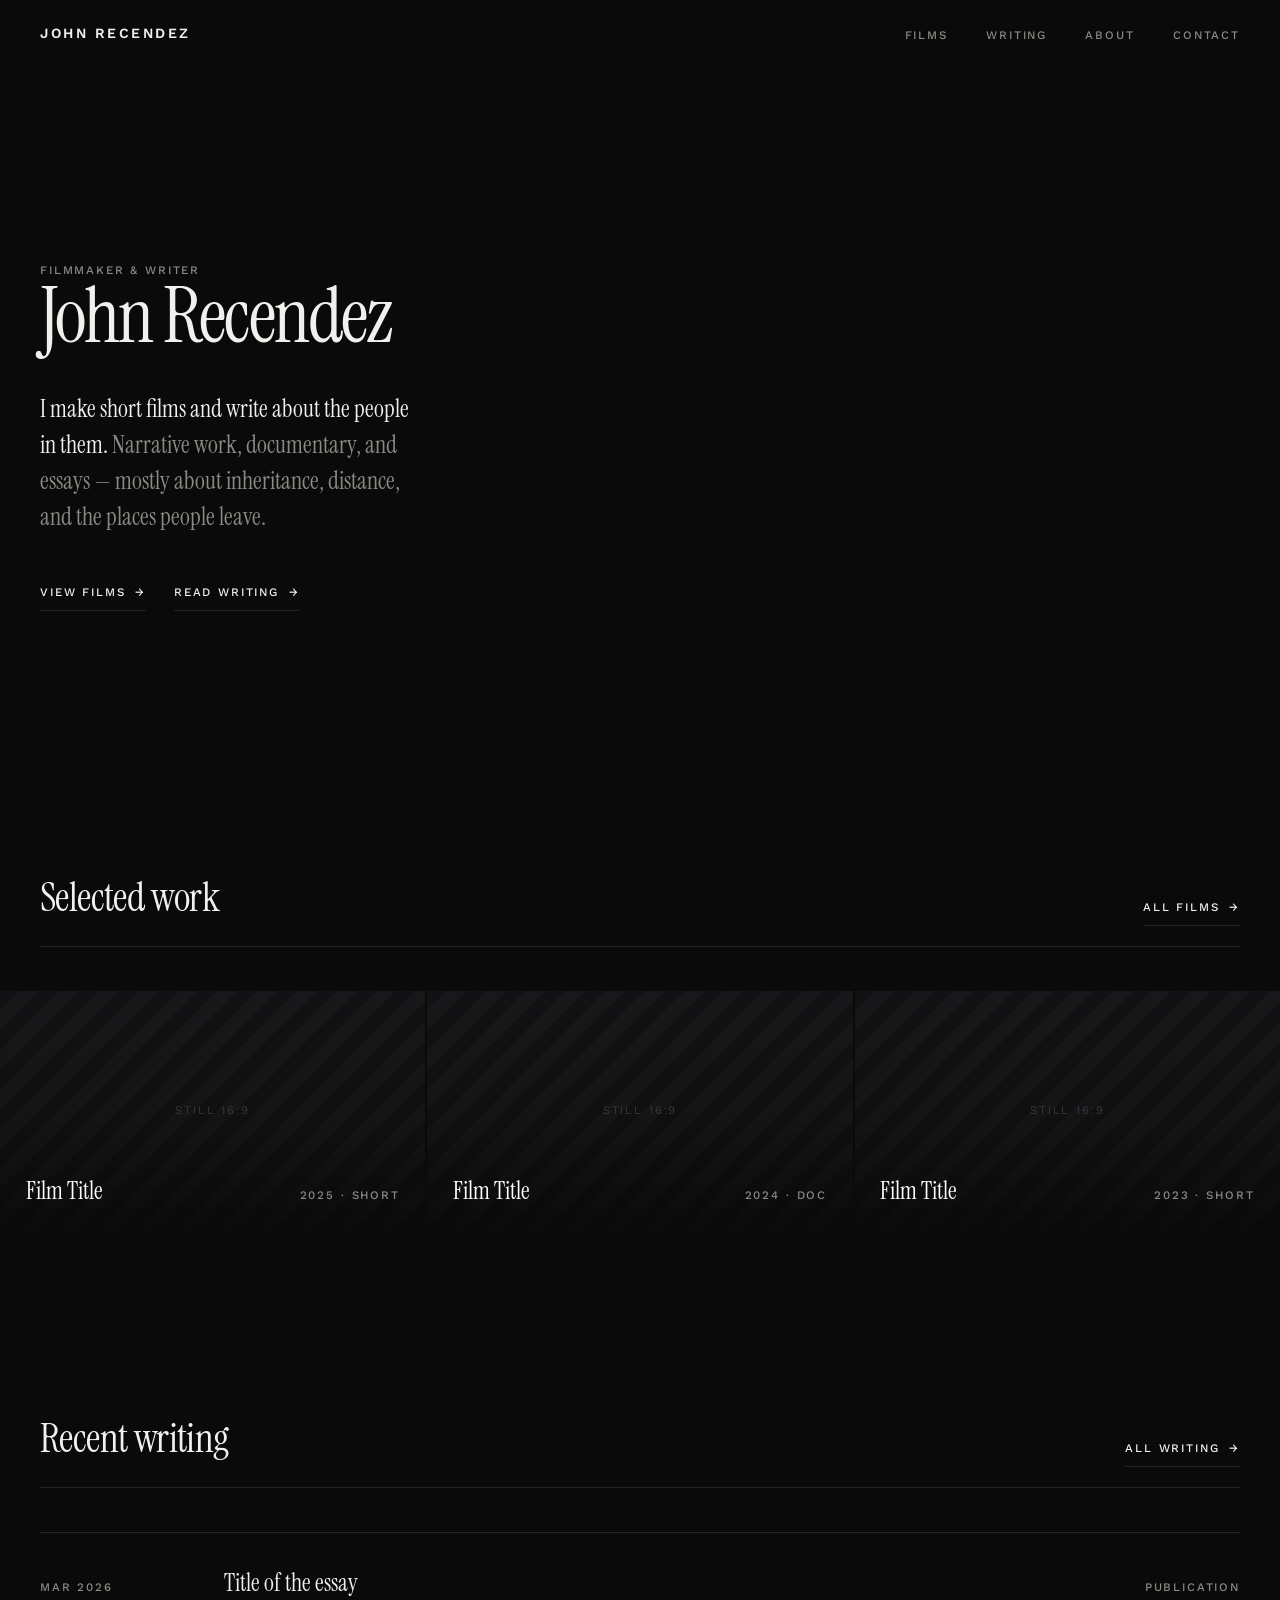
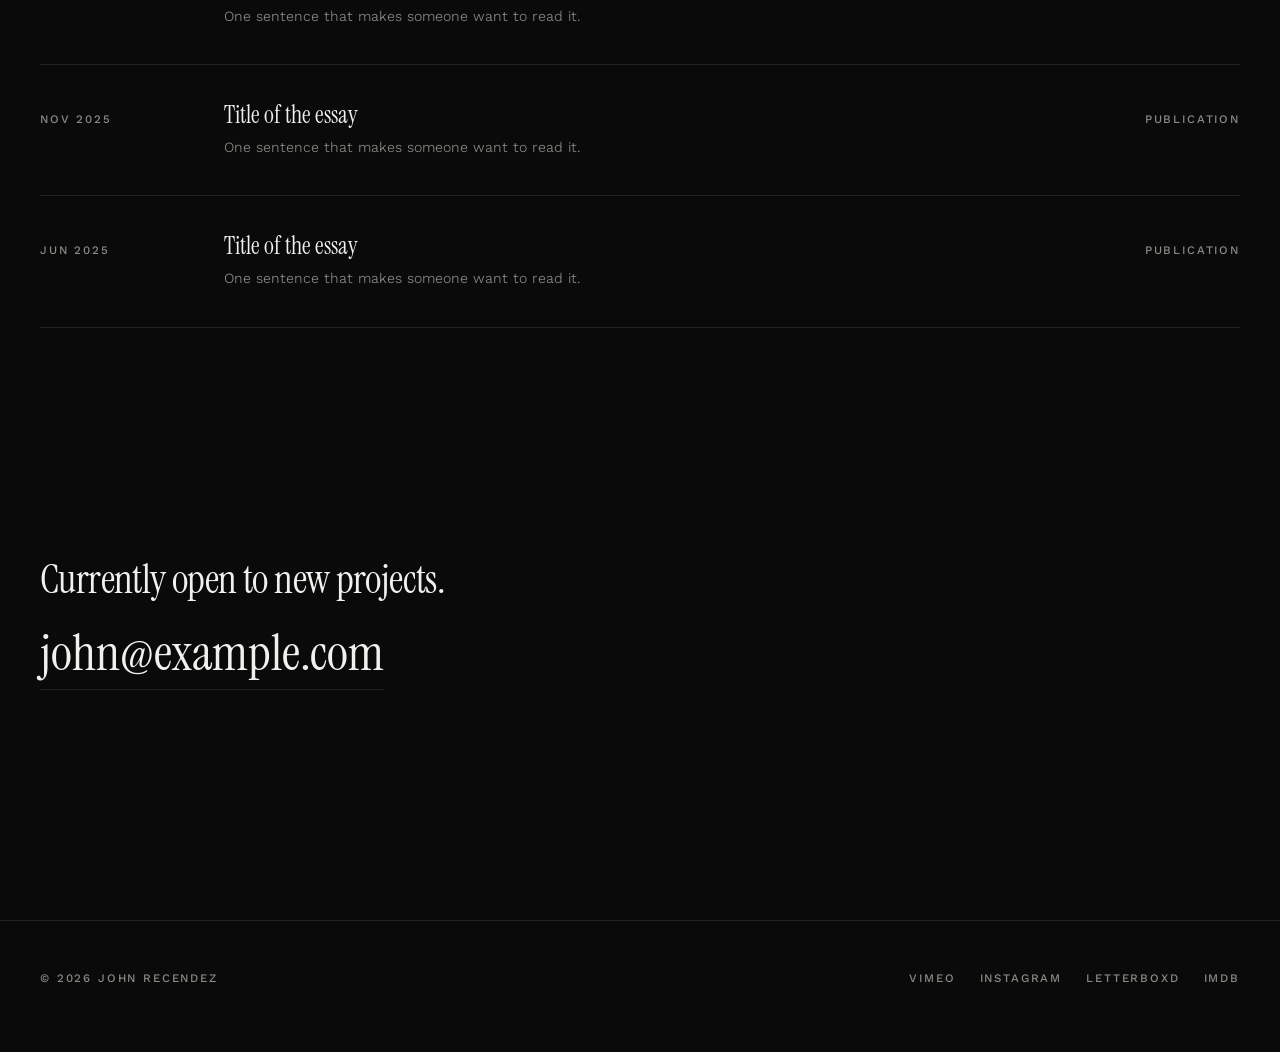
==== index.html @ 703263df "initial commit" ====
<!doctype html>
<html lang="en">
<head>
<meta charset="utf-8">
<meta name="viewport" content="width=device-width, initial-scale=1">

<title>John Recendez — Filmmaker &amp; Writer</title>
<meta name="description" content="John Recendez is a filmmaker and writer. Selected films, essays, and contact.">
<meta name="author" content="John Recendez">
<meta name="theme-color" content="#0a0a0b">

<meta property="og:type" content="website">
<meta property="og:title" content="John Recendez — Filmmaker &amp; Writer">
<meta property="og:description" content="Selected films, essays, and contact.">
<meta property="og:url" content="https://richardw176.github.io/JohnPortfolio/">
<meta property="og:image" content="https://richardw176.github.io/JohnPortfolio/assets/img/og.jpg">
<meta name="twitter:card" content="summary_large_image">
<link rel="canonical" href="https://richardw176.github.io/JohnPortfolio/">

<link rel="icon" href="data:image/svg+xml,<svg xmlns='http://www.w3.org/2000/svg' viewBox='0 0 100 100'><rect width='100' height='100' fill='%230a0a0b'/><text x='50' y='72' font-size='64' font-family='Georgia,serif' fill='%23f2f0ed' text-anchor='middle'>R</text></svg>">

<link rel="preconnect" href="https://fonts.googleapis.com">
<link rel="preconnect" href="https://fonts.gstatic.com" crossorigin>
<link rel="stylesheet" href="https://fonts.googleapis.com/css2?family=Instrument+Serif:ital@0;1&family=Work+Sans:wght@300;400;500;600&display=swap">
<link rel="stylesheet" href="./assets/css/style.css">
</head>

<body>
<a class="skip-link" href="#main">Skip to content</a>

<header class="site-header">
  <nav class="nav wrap" aria-label="Primary">
    <a class="nav__brand" href="./">John Recendez</a>
    <button class="nav__toggle" type="button" aria-expanded="false" aria-controls="nav-menu">
      <span class="nav__toggle-bar" aria-hidden="true"></span>
      <span class="sr-only">Menu</span>
    </button>
    <ul class="nav__menu" id="nav-menu">
      <li><a href="./films.html">Films</a></li>
      <li><a href="./writing.html">Writing</a></li>
      <li><a href="./about.html">About</a></li>
      <li><a href="./about.html#contact">Contact</a></li>
    </ul>
  </nav>
</header>

<main id="main">

  <!-- ── HERO ───────────────────────────────────────────────── -->
  <section class="hero">
    <div class="wrap">
      <p class="label" data-reveal>Filmmaker &amp; Writer</p>
      <h1 class="hero__name" data-reveal>John Recendez</h1>
      <p class="hero__lede" data-reveal>
        <!-- EDIT: two sentences. What you make, and the thread running through it. -->
        <em>I make short films and write about the people in them.</em>
        Narrative work, documentary, and essays — mostly about
        inheritance, distance, and the places people leave.
      </p>
      <div class="hero__actions" data-reveal>
        <a class="arrow" href="./films.html">View films</a>
        <a class="arrow" href="./writing.html">Read writing</a>
      </div>
    </div>
  </section>

  <!-- ── SELECTED FILMS ─────────────────────────────────────── -->
  <section class="section section--tight" aria-labelledby="sel-title">
    <div class="wrap">
      <div class="section__head" data-reveal>
        <h2 class="section__title" id="sel-title">Selected work</h2>
        <a class="arrow" href="./films.html">All films</a>
      </div>
    </div>

    <!-- Full-bleed: intentionally outside .wrap -->
    <div class="film-grid" data-reveal>

      <!-- EDIT: duplicate this <a> per film. Swap the placeholder for:
           <img src="./assets/img/films/still-name.jpg" alt="" loading="lazy" width="1600" height="900"> -->
      <a class="tile" href="./film-template.html">
        <span class="tile__placeholder">Still 16:9</span>
        <span class="tile__scrim" aria-hidden="true"></span>
        <span class="tile__caption">
          <span class="tile__title">Film Title</span>
          <span class="tile__meta label">2025 · Short</span>
        </span>
      </a>

      <a class="tile" href="./film-template.html">
        <span class="tile__placeholder">Still 16:9</span>
        <span class="tile__scrim" aria-hidden="true"></span>
        <span class="tile__caption">
          <span class="tile__title">Film Title</span>
          <span class="tile__meta label">2024 · Doc</span>
        </span>
      </a>

      <a class="tile" href="./film-template.html">
        <span class="tile__placeholder">Still 16:9</span>
        <span class="tile__scrim" aria-hidden="true"></span>
        <span class="tile__caption">
          <span class="tile__title">Film Title</span>
          <span class="tile__meta label">2023 · Short</span>
        </span>
      </a>

    </div>
  </section>

  <!-- ── RECENT WRITING ─────────────────────────────────────── -->
  <section class="section" aria-labelledby="wr-title">
    <div class="wrap">
      <div class="section__head" data-reveal>
        <h2 class="section__title" id="wr-title">Recent writing</h2>
        <a class="arrow" href="./writing.html">All writing</a>
      </div>

      <ul class="entries">
        <!-- EDIT: three most recent pieces -->
        <li data-reveal>
          <a class="entry" href="#">
            <span class="label">Mar 2026</span>
            <span>
              <span class="entry__title">Title of the essay</span>
              <span class="entry__excerpt">One sentence that makes someone want to read it.</span>
            </span>
            <span class="entry__where label">Publication</span>
          </a>
        </li>
        <li data-reveal>
          <a class="entry" href="#">
            <span class="label">Nov 2025</span>
            <span>
              <span class="entry__title">Title of the essay</span>
              <span class="entry__excerpt">One sentence that makes someone want to read it.</span>
            </span>
            <span class="entry__where label">Publication</span>
          </a>
        </li>
        <li data-reveal>
          <a class="entry" href="#">
            <span class="label">Jun 2025</span>
            <span>
              <span class="entry__title">Title of the essay</span>
              <span class="entry__excerpt">One sentence that makes someone want to read it.</span>
            </span>
            <span class="entry__where label">Publication</span>
          </a>
        </li>
      </ul>
    </div>
  </section>

  <!-- ── CONTACT ────────────────────────────────────────────── -->
  <section class="section" id="contact" aria-labelledby="ct-title">
    <div class="wrap">
      <h2 class="section__title" id="ct-title" data-reveal style="margin-bottom:1.5rem">Currently open to new projects.</h2>
      <p data-reveal>
        <!-- EDIT: real email -->
        <a class="contact-email" href="mailto:john@example.com">john@example.com</a>
      </p>
    </div>
  </section>

</main>

<footer class="site-footer">
  <div class="wrap site-footer__inner">
    <p class="label">&copy; <span data-year>2026</span> John Recendez</p>
    <ul class="social label">
      <!-- EDIT: real links; delete what does not apply -->
      <li><a href="#">Vimeo</a></li>
      <li><a href="#">Instagram</a></li>
      <li><a href="#">Letterboxd</a></li>
      <li><a href="#">IMDb</a></li>
    </ul>
  </div>
</footer>

<script src="./assets/js/main.js" defer></script>
</body>
</html>
---- assets/css/style.css ----
/* ============================================================
   JOHN RECENDEZ — Filmmaker & Writer
   Tokens first. Reskinning starts and mostly ends in this block.
   ============================================================ */
:root {
  /* Color — committed dark. To go light, swap these six values. */
  --bg:         #0a0a0b;
  --bg-soft:    #121214;
  --line:       #232327;
  --text:       #f2f0ed;   /* warm off-white */
  --text-dim:   #8d8983;
  --text-bright:#ffffff;

  /* Type */
  --serif: "Instrument Serif", Iowan Old Style, "Palatino Linotype",
           Palatino, Georgia, "Times New Roman", serif;
  --sans:  "Work Sans", ui-sans-serif, system-ui, -apple-system,
           "Segoe UI", Helvetica, Arial, sans-serif;

  --step--2: 0.72rem;
  --step--1: clamp(0.80rem, 0.77rem + 0.14vw, 0.88rem);
  --step-0:  clamp(0.95rem, 0.91rem + 0.20vw, 1.05rem);
  --step-1:  clamp(1.20rem, 1.10rem + 0.50vw, 1.50rem);
  --step-2:  clamp(1.70rem, 1.40rem + 1.40vw, 2.75rem);
  --step-3:  clamp(2.60rem, 1.80rem + 3.80vw, 5.75rem);

  /* Space + shape */
  --wrap:     76rem;   /* page container   */
  --measure:  38rem;   /* reading column   */
  --gutter:   clamp(1.15rem, 4vw, 2.5rem);
  --section-y:clamp(4rem, 9vw, 7.5rem);
  --tile-gap: 2px;     /* full-bleed grid  */
  --header-h: 4.25rem;

  --ease: cubic-bezier(.22, .61, .36, 1);
}

/* ============================================================
   BASE
   ============================================================ */
*, *::before, *::after { box-sizing: border-box; }
* { margin: 0; }

html {
  scroll-behavior: smooth;
  scroll-padding-top: calc(var(--header-h) + 1rem);
  -webkit-text-size-adjust: 100%;
}
@media (prefers-reduced-motion: reduce) { html { scroll-behavior: auto; } }

body {
  background: var(--bg);
  color: var(--text);
  font: var(--step-0)/1.65 var(--sans);
  font-weight: 350;
  -webkit-font-smoothing: antialiased;
  overflow-x: hidden;
}

h1, h2, h3 { font-weight: 400; line-height: 1.06; letter-spacing: -0.015em; text-wrap: balance; }
p { text-wrap: pretty; }
img, video { display: block; max-width: 100%; height: auto; }
ul, ol { list-style: none; padding: 0; }

a { color: inherit; text-decoration: none; }
.prose a,
a.link {
  text-decoration: underline;
  text-decoration-thickness: 1px;
  text-underline-offset: 4px;
  text-decoration-color: color-mix(in oklab, currentColor 40%, transparent);
  transition: text-decoration-color .2s var(--ease), color .2s var(--ease);
}
.prose a:hover, a.link:hover { color: var(--text-bright); text-decoration-color: currentColor; }

:focus-visible { outline: 2px solid var(--text-bright); outline-offset: 3px; border-radius: 2px; }

.sr-only {
  position: absolute; width: 1px; height: 1px; padding: 0;
  overflow: hidden; clip: rect(0 0 0 0); white-space: nowrap; border: 0;
}
.skip-link {
  position: fixed; left: 50%; top: -4rem; translate: -50% 0; z-index: 200;
  background: var(--text); color: var(--bg);
  padding: .6rem 1.1rem; font-size: var(--step--1); transition: top .18s var(--ease);
}
.skip-link:focus { top: .5rem; }

.wrap    { width: min(100% - var(--gutter) * 2, var(--wrap));    margin-inline: auto; }
.measure { width: min(100% - var(--gutter) * 2, var(--measure)); margin-inline: auto; }

/* Small uppercase label — used for eyebrows, meta, nav */
.label {
  font-family: var(--sans);
  font-size: var(--step--2);
  font-weight: 500;
  letter-spacing: .16em;
  text-transform: uppercase;
  color: var(--text-dim);
}

/* ============================================================
   HEADER
   ============================================================ */
.site-header {
  position: fixed; inset: 0 0 auto; z-index: 100;
  height: var(--header-h);
  display: flex; align-items: center;
  background: linear-gradient(to bottom, rgb(10 10 11 / .92), rgb(10 10 11 / 0));
  transition: background .3s var(--ease), border-color .3s var(--ease);
  border-bottom: 1px solid transparent;
}
.site-header.is-stuck {
  background: rgb(10 10 11 / .88);
  backdrop-filter: blur(14px);
  border-bottom-color: var(--line);
}

/* Width comes from .wrap on the same element — do not set it here. */
.nav { display: flex; align-items: center; justify-content: space-between; gap: 1.5rem; }

.nav__brand {
  font-family: var(--sans);
  font-size: var(--step--1);
  font-weight: 600;
  letter-spacing: .18em;
  text-transform: uppercase;
  white-space: nowrap;
}
.nav__brand:hover { color: var(--text-bright); }

.nav__menu { display: flex; align-items: center; gap: clamp(1.4rem, 3vw, 2.4rem); }
.nav__menu a {
  font-family: var(--sans);
  font-size: var(--step--2);
  font-weight: 500;
  letter-spacing: .16em;
  text-transform: uppercase;
  color: var(--text-dim);
  padding-block: .5rem;
  position: relative;
  transition: color .2s var(--ease);
}
.nav__menu a:hover { color: var(--text); }
.nav__menu a[aria-current="page"] { color: var(--text-bright); }
.nav__menu a[aria-current="page"]::after {
  content: ""; position: absolute; left: 0; right: 0; bottom: .15rem;
  height: 1px; background: currentColor;
}

/* Hamburger — Coleman-style, mobile only */
.nav__toggle {
  display: none; place-items: center;
  width: 2.5rem; height: 2.5rem; margin-right: -.6rem;
  padding: 0; background: none; border: 0; color: inherit; cursor: pointer;
}
.nav__toggle-bar, .nav__toggle-bar::before, .nav__toggle-bar::after {
  content: ""; display: block; width: 1.35rem; height: 1px;
  background: currentColor; transition: transform .25s var(--ease), opacity .2s var(--ease);
}
.nav__toggle-bar::before { transform: translateY(-6px); }
.nav__toggle-bar::after  { transform: translateY(5px); }
.nav__toggle[aria-expanded="true"] .nav__toggle-bar { background: transparent; }
.nav__toggle[aria-expanded="true"] .nav__toggle-bar::before { transform: rotate(45deg); }
.nav__toggle[aria-expanded="true"] .nav__toggle-bar::after  { transform: translateY(-1px) rotate(-45deg); }

@media (max-width: 46rem) {
  .nav__toggle { display: grid; }
  .nav__menu {
    position: fixed; inset: var(--header-h) 0 auto;
    flex-direction: column; align-items: flex-start; gap: 0;
    padding: 1.5rem var(--gutter) 2.5rem;
    background: var(--bg); border-bottom: 1px solid var(--line);
    display: none;
  }
  .nav__menu.is-open { display: flex; }
  .nav__menu a { font-size: var(--step-1); letter-spacing: .1em; padding-block: .7rem; }
  .nav__menu a[aria-current="page"]::after { display: none; }
}

/* ============================================================
   LAYOUT PRIMITIVES
   ============================================================ */
main { padding-top: var(--header-h); }
.section { padding-block: var(--section-y); }
.section--tight { padding-block: clamp(2.5rem, 6vw, 4.5rem); }

.section__head {
  display: flex; align-items: baseline; justify-content: space-between;
  gap: 1.5rem; flex-wrap: wrap;
  padding-bottom: 1.25rem; margin-bottom: clamp(1.75rem, 4vw, 2.75rem);
  border-bottom: 1px solid var(--line);
}
.section__title { font-family: var(--serif); font-size: var(--step-2); }
.rule { border: 0; border-top: 1px solid var(--line); margin: 0; }

/* ============================================================
   HERO — Coleman's restraint: name, role, one short paragraph.
   ============================================================ */
.hero {
  min-height: clamp(30rem, 82svh, 46rem);
  display: grid; align-content: center;
  padding-block: clamp(4rem, 12vw, 8rem);
}
.hero__name {
  font-family: var(--serif);
  font-size: var(--step-3);
  line-height: .92;
  letter-spacing: -0.025em;
}
.hero__role { margin-top: 1.5rem; }
.hero__lede {
  font-family: var(--serif);
  font-size: var(--step-1);
  line-height: 1.5;
  color: var(--text-dim);
  max-width: 34ch;
  margin-top: clamp(1.75rem, 4vw, 2.5rem);
}
.hero__lede em { color: var(--text); font-style: normal; }
.hero__actions { display: flex; flex-wrap: wrap; gap: 1.75rem; margin-top: clamp(2rem, 5vw, 3rem); }

/* Understated arrow link, the only "button" on the site */
.arrow {
  display: inline-flex; align-items: center; gap: .6rem;
  font-family: var(--sans); font-size: var(--step--2); font-weight: 500;
  letter-spacing: .16em; text-transform: uppercase;
  padding-bottom: .5rem; border-bottom: 1px solid var(--line);
  transition: border-color .25s var(--ease), color .25s var(--ease);
}
.arrow::after { content: "→"; transition: transform .25s var(--ease); }
.arrow:hover { color: var(--text-bright); border-bottom-color: currentColor; }
.arrow:hover::after { transform: translateX(4px); }

/* ============================================================
   FILM GRID — full-bleed, tight gaps, 16:9 stills.
   ============================================================ */
.film-grid {
  display: grid;
  grid-template-columns: repeat(3, 1fr);
  gap: var(--tile-gap);
  width: 100%;
}
.film-grid--dense { grid-template-columns: repeat(4, 1fr); }
@media (max-width: 62rem) {
  .film-grid, .film-grid--dense { grid-template-columns: repeat(2, 1fr); }
}
@media (max-width: 34rem) {
  .film-grid, .film-grid--dense { grid-template-columns: 1fr; }
}

.tile {
  position: relative; display: block;
  aspect-ratio: 16 / 9; overflow: hidden;
  background: var(--bg-soft);
  isolation: isolate;
}
.tile img {
  width: 100%; height: 100%; object-fit: cover;
  filter: grayscale(.35) brightness(.78);
  transition: transform .7s var(--ease), filter .5s var(--ease);
}
.tile:hover img, .tile:focus-visible img { transform: scale(1.04); filter: none; }

.tile__scrim {
  position: absolute; inset: 0; z-index: 1;
  background: linear-gradient(to top, rgb(6 6 7 / .85) 0%, rgb(6 6 7 / .25) 45%, rgb(6 6 7 / 0) 100%);
  opacity: .85; transition: opacity .4s var(--ease);
}
.tile:hover .tile__scrim { opacity: 1; }

.tile__caption {
  position: absolute; inset: auto 0 0; z-index: 2;
  padding: clamp(1rem, 2.2vw, 1.6rem);
  display: flex; align-items: flex-end; justify-content: space-between; gap: 1rem;
}
.tile__title {
  font-family: var(--serif); font-size: var(--step-1); line-height: 1.1;
  color: var(--text-bright);
}
.tile__meta { text-align: right; white-space: nowrap; }

/* Placeholder shown until a real still is dropped in */
.tile__placeholder {
  position: absolute; inset: 0; display: grid; place-items: center;
  font-family: var(--sans); font-size: var(--step--2); letter-spacing: .16em;
  text-transform: uppercase; color: #4a4a50;
  background:
    repeating-linear-gradient(135deg, transparent 0 14px, rgb(255 255 255 / .022) 14px 28px),
    var(--bg-soft);
}

/* ============================================================
   WRITING — Site 1's editorial column.
   ============================================================ */
.entries { border-top: 1px solid var(--line); }
.entry {
  display: grid; gap: .5rem 2.5rem;
  padding-block: clamp(1.5rem, 3.5vw, 2.25rem);
  border-bottom: 1px solid var(--line);
  transition: background .3s var(--ease);
}
@media (min-width: 48rem) {
  .entry { grid-template-columns: 9rem minmax(0, 1fr) 7rem; align-items: baseline; }
  .entry__where { text-align: right; }
}
.entry:hover { background: var(--bg-soft); }
/* These are spans nested inside a grid item, so they are not blockified
   automatically the way the grid's own children are. */
.entry__title, .entry__excerpt { display: block; }
.entry__title { font-family: var(--serif); font-size: var(--step-1); line-height: 1.2; }
.entry:hover .entry__title { color: var(--text-bright); }
.entry__excerpt { color: var(--text-dim); font-size: var(--step--1); margin-top: .4rem; max-width: 56ch; }

/* Long-form body copy */
.prose { font-family: var(--serif); font-size: var(--step-1); line-height: 1.62; }
.prose p + p { margin-top: 1.4em; }
.prose h2 { font-family: var(--serif); font-size: var(--step-2); margin: 2.2em 0 .7em; }
.prose blockquote {
  margin: 2em 0; padding-left: 1.5rem; border-left: 1px solid var(--line);
  color: var(--text-dim); font-style: italic;
}

/* ============================================================
   FILM DETAIL
   ============================================================ */
.film-hero { position: relative; }
.film-hero__still { aspect-ratio: 21 / 9; overflow: hidden; background: var(--bg-soft); position: relative; }
.film-hero__still img { width: 100%; height: 100%; object-fit: cover; }

.embed {
  position: relative; aspect-ratio: 16 / 9;
  background: var(--bg-soft); border: 1px solid var(--line);
}
.embed iframe { position: absolute; inset: 0; width: 100%; height: 100%; border: 0; }

.credits { display: grid; gap: 0; border-top: 1px solid var(--line); }
/* Stacked, not two-column: these sit in a ~320px sidebar, where a label
   column would leave nothing for the names. It is also how credits read. */
.credit {
  display: grid; gap: .25rem;
  padding-block: .9rem; border-bottom: 1px solid var(--line);
  font-size: var(--step--1);
}
.credit dt { color: var(--text-dim); font-family: var(--sans); font-size: var(--step--2); letter-spacing: .12em; text-transform: uppercase; }
.credit dd { margin: 0; }

.laurels { display: flex; flex-wrap: wrap; gap: .5rem; }
.laurels li {
  font-size: var(--step--2); letter-spacing: .1em; text-transform: uppercase;
  color: var(--text-dim); border: 1px solid var(--line); padding: .45rem .8rem;
}

/* ============================================================
   ABOUT
   ============================================================ */
.about { display: grid; gap: clamp(2rem, 5vw, 4rem); align-items: start; }
@media (min-width: 52rem) { .about { grid-template-columns: minmax(0, 1fr) 20rem; } }
.about__portrait { aspect-ratio: 4 / 5; overflow: hidden; background: var(--bg-soft); position: relative; }
.about__portrait img { width: 100%; height: 100%; object-fit: cover; filter: grayscale(1) contrast(1.05); }

.cv { border-top: 1px solid var(--line); }
.cv__row {
  display: grid; gap: .25rem 2rem; padding-block: 1.1rem;
  border-bottom: 1px solid var(--line); font-size: var(--step--1);
}
@media (min-width: 40rem) { .cv__row { grid-template-columns: 6rem minmax(0, 1fr) auto; align-items: baseline; } }
.cv__year { color: var(--text-dim); font-variant-numeric: tabular-nums; }
.cv__note { color: var(--text-dim); }

/* ============================================================
   CONTACT + FOOTER
   ============================================================ */
.contact-email {
  font-family: var(--serif);
  font-size: clamp(1.6rem, 5vw, 3.2rem);
  line-height: 1.1; display: inline-block;
  border-bottom: 1px solid var(--line); padding-bottom: .15em;
  transition: border-color .3s var(--ease), color .3s var(--ease);
}
.contact-email:hover { color: var(--text-bright); border-bottom-color: currentColor; }

.site-footer { padding-block: 3rem 4rem; border-top: 1px solid var(--line); margin-top: var(--section-y); }
.site-footer__inner { display: flex; flex-wrap: wrap; gap: 1rem 2rem; justify-content: space-between; align-items: center; }
.site-footer a:hover { color: var(--text); }
.social { display: flex; flex-wrap: wrap; gap: 1.5rem; }

/* ============================================================
   REVEAL — animation is a nicety, content is not. main.js adds
   .reveal-off if IntersectionObserver is missing or never fires.
   ============================================================ */
@media (prefers-reduced-motion: no-preference) {
  .js [data-reveal] {
    opacity: 0; transform: translateY(18px);
    transition: opacity .7s var(--ease), transform .7s var(--ease);
  }
  .js [data-reveal].is-in { opacity: 1; transform: none; }
  .js.reveal-off [data-reveal] { opacity: 1; transform: none; transition: none; }
}

/* ============================================================
   404
   ============================================================ */
.page-404 { min-height: 68svh; display: grid; place-content: center; text-align: center; gap: 1.5rem; }
.page-404 h1 { font-family: var(--serif); font-size: var(--step-3); }
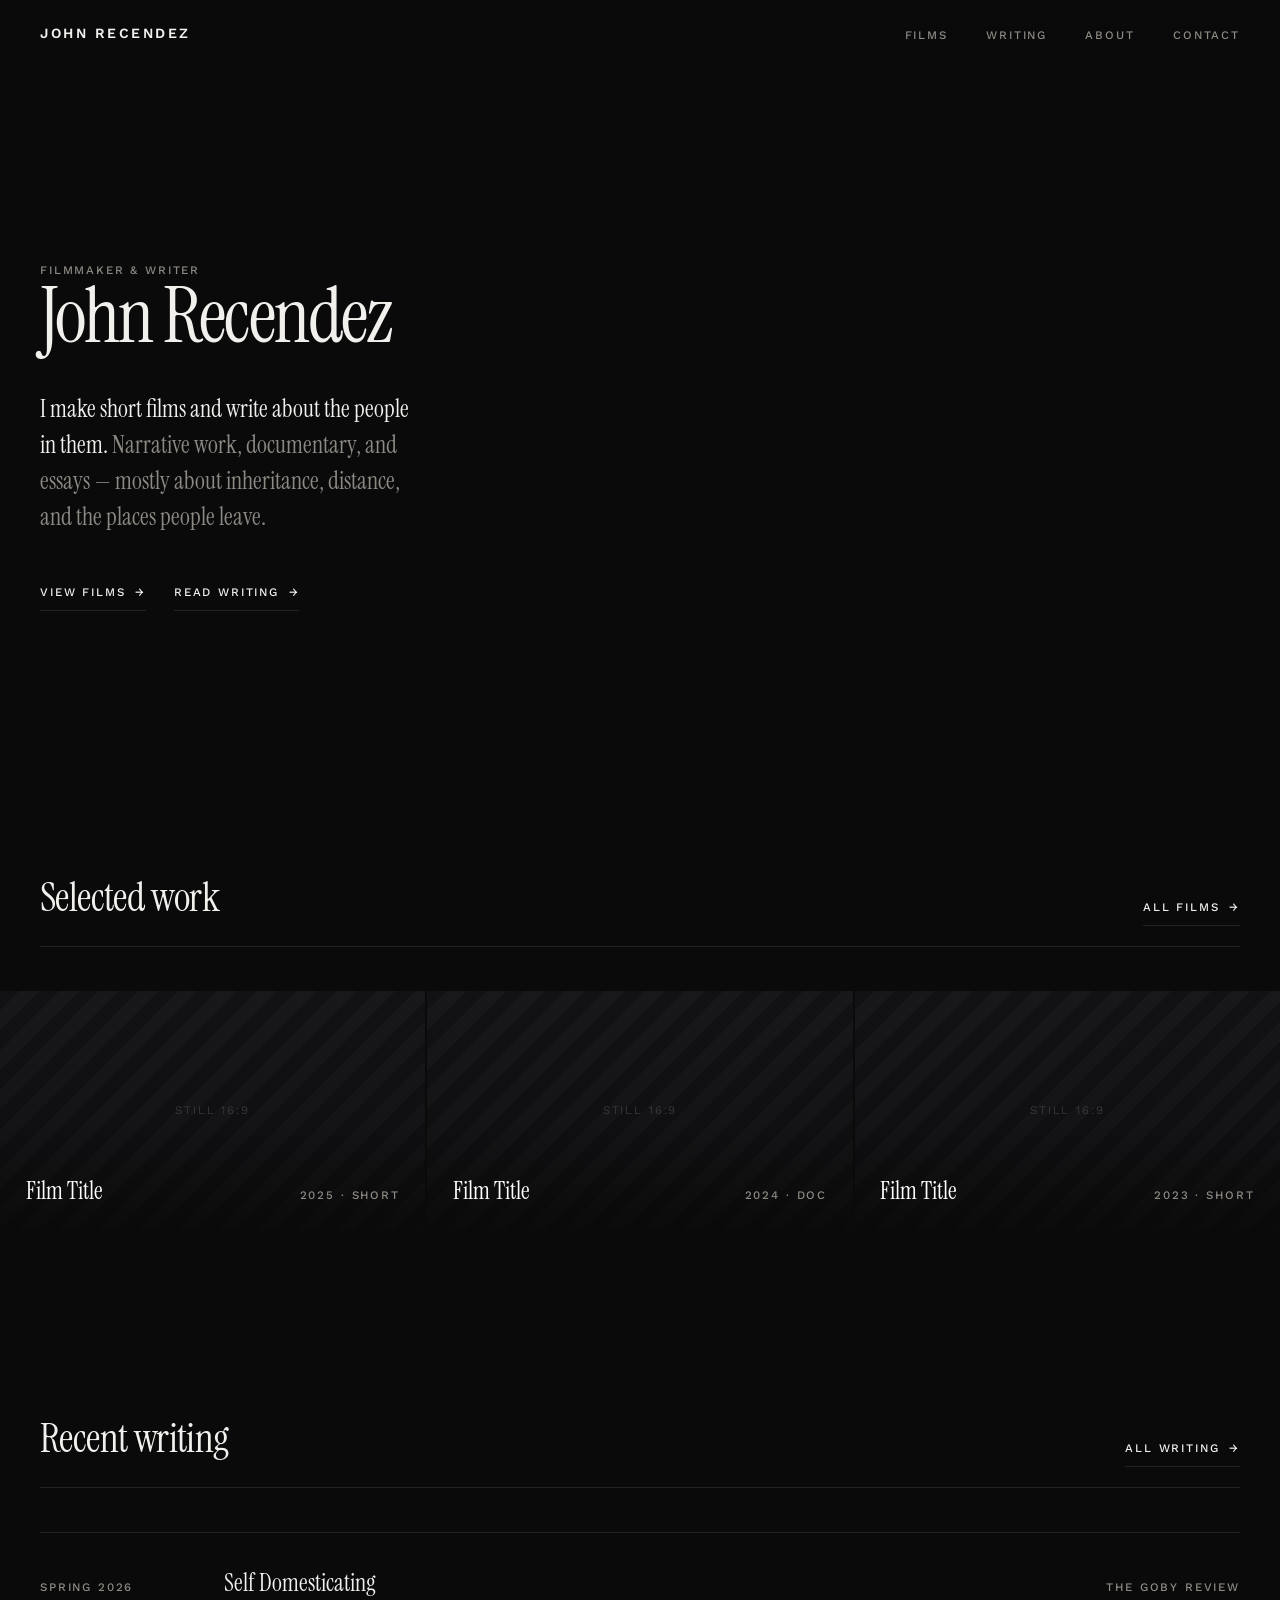
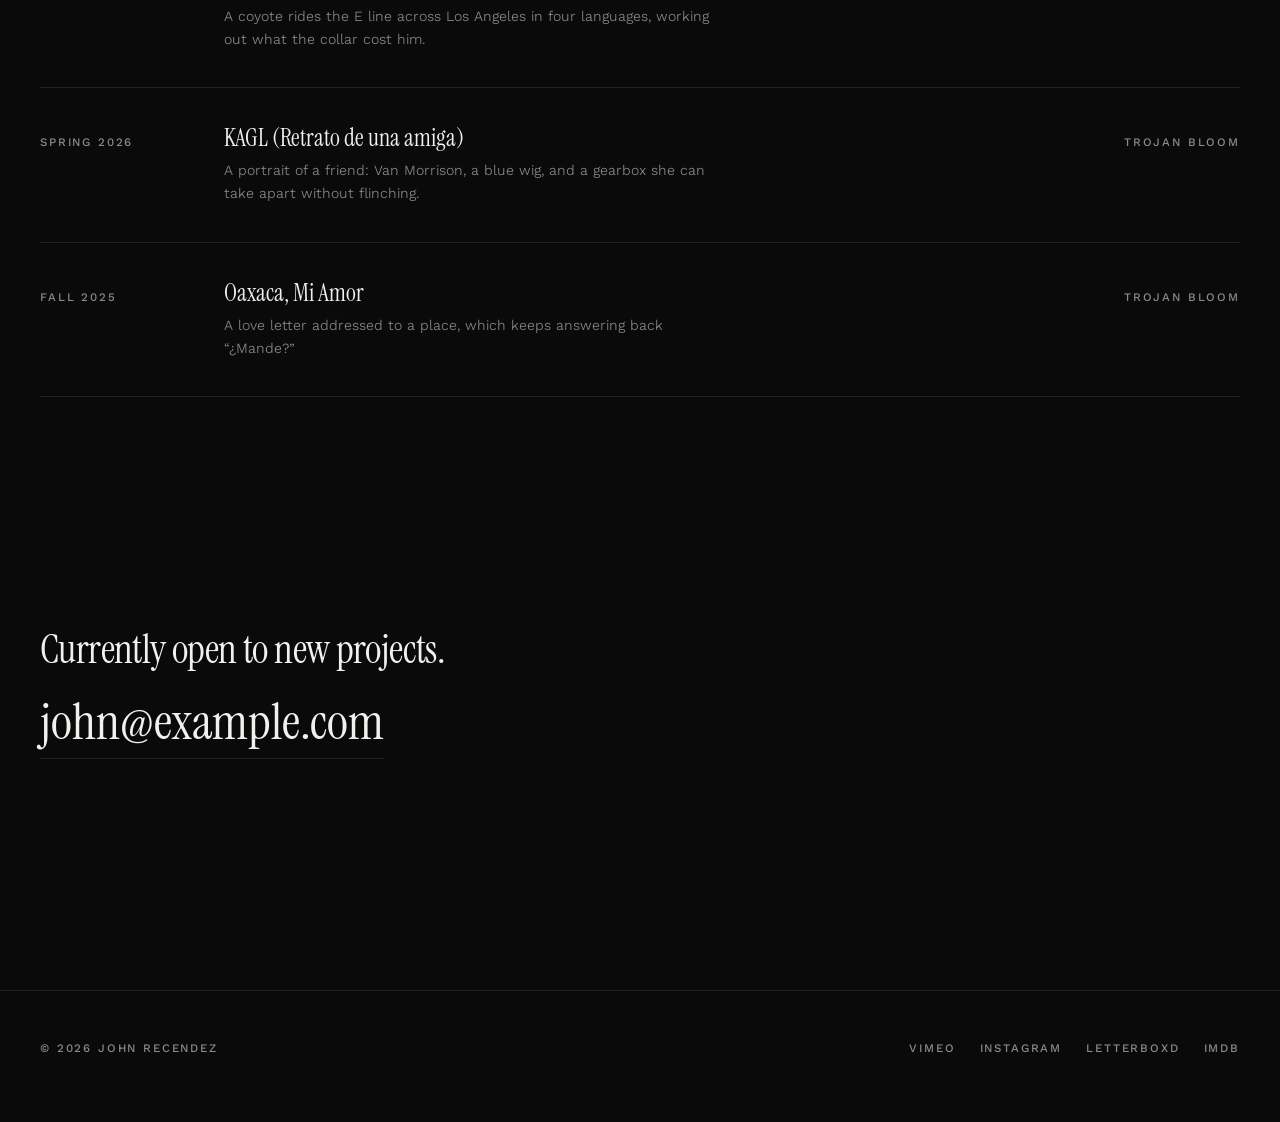
==== commit 86e9348b: "push" ====
--- a/index.html
+++ b/index.html
@@ -5,13 +5,13 @@
 <meta name="viewport" content="width=device-width, initial-scale=1">
 
 <title>John Recendez — Filmmaker &amp; Writer</title>
-<meta name="description" content="John Recendez is a filmmaker and writer. Selected films, essays, and contact.">
+<meta name="description" content="John Recendez is a filmmaker and writer. Selected films, poems, and contact.">
 <meta name="author" content="John Recendez">
 <meta name="theme-color" content="#0a0a0b">
 
 <meta property="og:type" content="website">
 <meta property="og:title" content="John Recendez — Filmmaker &amp; Writer">
-<meta property="og:description" content="Selected films, essays, and contact.">
+<meta property="og:description" content="Selected films, poems, and contact.">
 <meta property="og:url" content="https://richardw176.github.io/JohnPortfolio/">
 <meta property="og:image" content="https://richardw176.github.io/JohnPortfolio/assets/img/og.jpg">
 <meta name="twitter:card" content="summary_large_image">
@@ -117,35 +117,35 @@
       </div>
 
       <ul class="entries">
-        <!-- EDIT: three most recent pieces -->
+        <!-- EDIT: three most recent pieces; full list on writing.html -->
         <li data-reveal>
-          <a class="entry" href="#">
-            <span class="label">Mar 2026</span>
+          <a class="entry" href="./writing/self-domesticating.html">
+            <span class="label">Spring 2026</span>
             <span>
-              <span class="entry__title">Title of the essay</span>
-              <span class="entry__excerpt">One sentence that makes someone want to read it.</span>
+              <span class="entry__title">Self Domesticating</span>
+              <span class="entry__excerpt">A coyote rides the E line across Los Angeles in four languages, working out what the collar cost him.</span>
             </span>
-            <span class="entry__where label">Publication</span>
+            <span class="entry__where label">The Goby Review</span>
           </a>
         </li>
         <li data-reveal>
-          <a class="entry" href="#">
-            <span class="label">Nov 2025</span>
+          <a class="entry" href="./writing/kagl.html">
+            <span class="label">Spring 2026</span>
             <span>
-              <span class="entry__title">Title of the essay</span>
-              <span class="entry__excerpt">One sentence that makes someone want to read it.</span>
+              <span class="entry__title">KAGL (Retrato de una amiga)</span>
+              <span class="entry__excerpt">A portrait of a friend: Van Morrison, a blue wig, and a gearbox she can take apart without flinching.</span>
             </span>
-            <span class="entry__where label">Publication</span>
+            <span class="entry__where label">Trojan Bloom</span>
           </a>
         </li>
         <li data-reveal>
-          <a class="entry" href="#">
-            <span class="label">Jun 2025</span>
+          <a class="entry" href="./writing/oaxaca-mi-amor.html">
+            <span class="label">Fall 2025</span>
             <span>
-              <span class="entry__title">Title of the essay</span>
-              <span class="entry__excerpt">One sentence that makes someone want to read it.</span>
+              <span class="entry__title">Oaxaca, Mi Amor</span>
+              <span class="entry__excerpt">A love letter addressed to a place, which keeps answering back &ldquo;&iquest;Mande?&rdquo;</span>
             </span>
-            <span class="entry__where label">Publication</span>
+            <span class="entry__where label">Trojan Bloom</span>
           </a>
         </li>
       </ul>
--- a/assets/css/style.css
+++ b/assets/css/style.css
@@ -301,7 +301,9 @@
   transition: background .3s var(--ease);
 }
 @media (min-width: 48rem) {
-  .entry { grid-template-columns: 9rem minmax(0, 1fr) 7rem; align-items: baseline; }
+  /* Last column holds publication names like THE GOBY REVIEW at .16em
+     tracking — 7rem broke those onto three lines. */
+  .entry { grid-template-columns: 9rem minmax(0, 1fr) 11rem; align-items: baseline; }
   .entry__where { text-align: right; }
 }
 .entry:hover { background: var(--bg-soft); }
@@ -403,3 +405,67 @@
    ============================================================ */
 .page-404 { min-height: 68svh; display: grid; place-content: center; text-align: center; gap: 1.5rem; }
 .page-404 h1 { font-family: var(--serif); font-size: var(--step-3); }
+
+/* ============================================================
+   POETRY — the line breaks are the author's. Nothing in here may
+   re-flow them, so every line is its own block with a hanging
+   indent: a wrapped line steps in, and never reads as a new one.
+   ============================================================ */
+.piece__title {
+  font-family: var(--serif);
+  font-size: var(--step-3);
+  line-height: 1;
+  margin-top: .75rem;
+}
+.piece__sub {
+  font-family: var(--serif);
+  font-size: var(--step-1);
+  color: var(--text-dim);
+  margin-top: .75rem;
+}
+
+/* Poems run wider than --measure: these lines are long, and a
+   38rem column would wrap almost all of them. */
+.poem { font-family: var(--serif); font-size: var(--step-1); line-height: 1.5; max-width: 46rem; }
+.poem__stanza + .poem__stanza { margin-top: 1.5em; }
+.poem__line { display: block; padding-left: 1.5em; text-indent: -1.5em; }
+
+.poem sup, .prose sup { font-family: var(--sans); font-size: .5em; font-weight: 600; letter-spacing: .04em; }
+.poem sup a, .prose sup a { text-decoration: none; color: var(--text-dim); transition: color .2s var(--ease); }
+.poem sup a:hover, .prose sup a:hover { color: var(--text-bright); }
+
+/* Original and translation, stacked. Second and later versions
+   are fenced off by a rule so the switch is unmissable. */
+.version + .version {
+  margin-top: clamp(3rem, 7vw, 5rem);
+  padding-top: clamp(3rem, 7vw, 5rem);
+  border-top: 1px solid var(--line);
+}
+.version__label { margin-bottom: clamp(1.5rem, 3.5vw, 2.25rem); }
+.version:target .version__label { color: var(--text-bright); }
+
+.notes {
+  counter-reset: note;
+  max-width: 46rem;
+  margin-top: clamp(2.25rem, 5vw, 3rem);
+  padding-top: 1.25rem;
+  border-top: 1px solid var(--line);
+}
+.notes li {
+  counter-increment: note;
+  position: relative;
+  padding-left: 2rem;
+  padding-block: .4rem;
+  font-size: var(--step--1);
+  color: var(--text-dim);
+}
+.notes li::before {
+  content: counter(note);
+  position: absolute; left: 0; top: .55rem;
+  font-family: var(--sans); font-size: var(--step--2);
+  font-weight: 600; letter-spacing: .04em;
+}
+.notes li:target { color: var(--text); }
+
+/* Publication credit under a piece title */
+.piece-meta { display: flex; flex-wrap: wrap; gap: .5rem 1.25rem; margin-top: 1.5rem; }
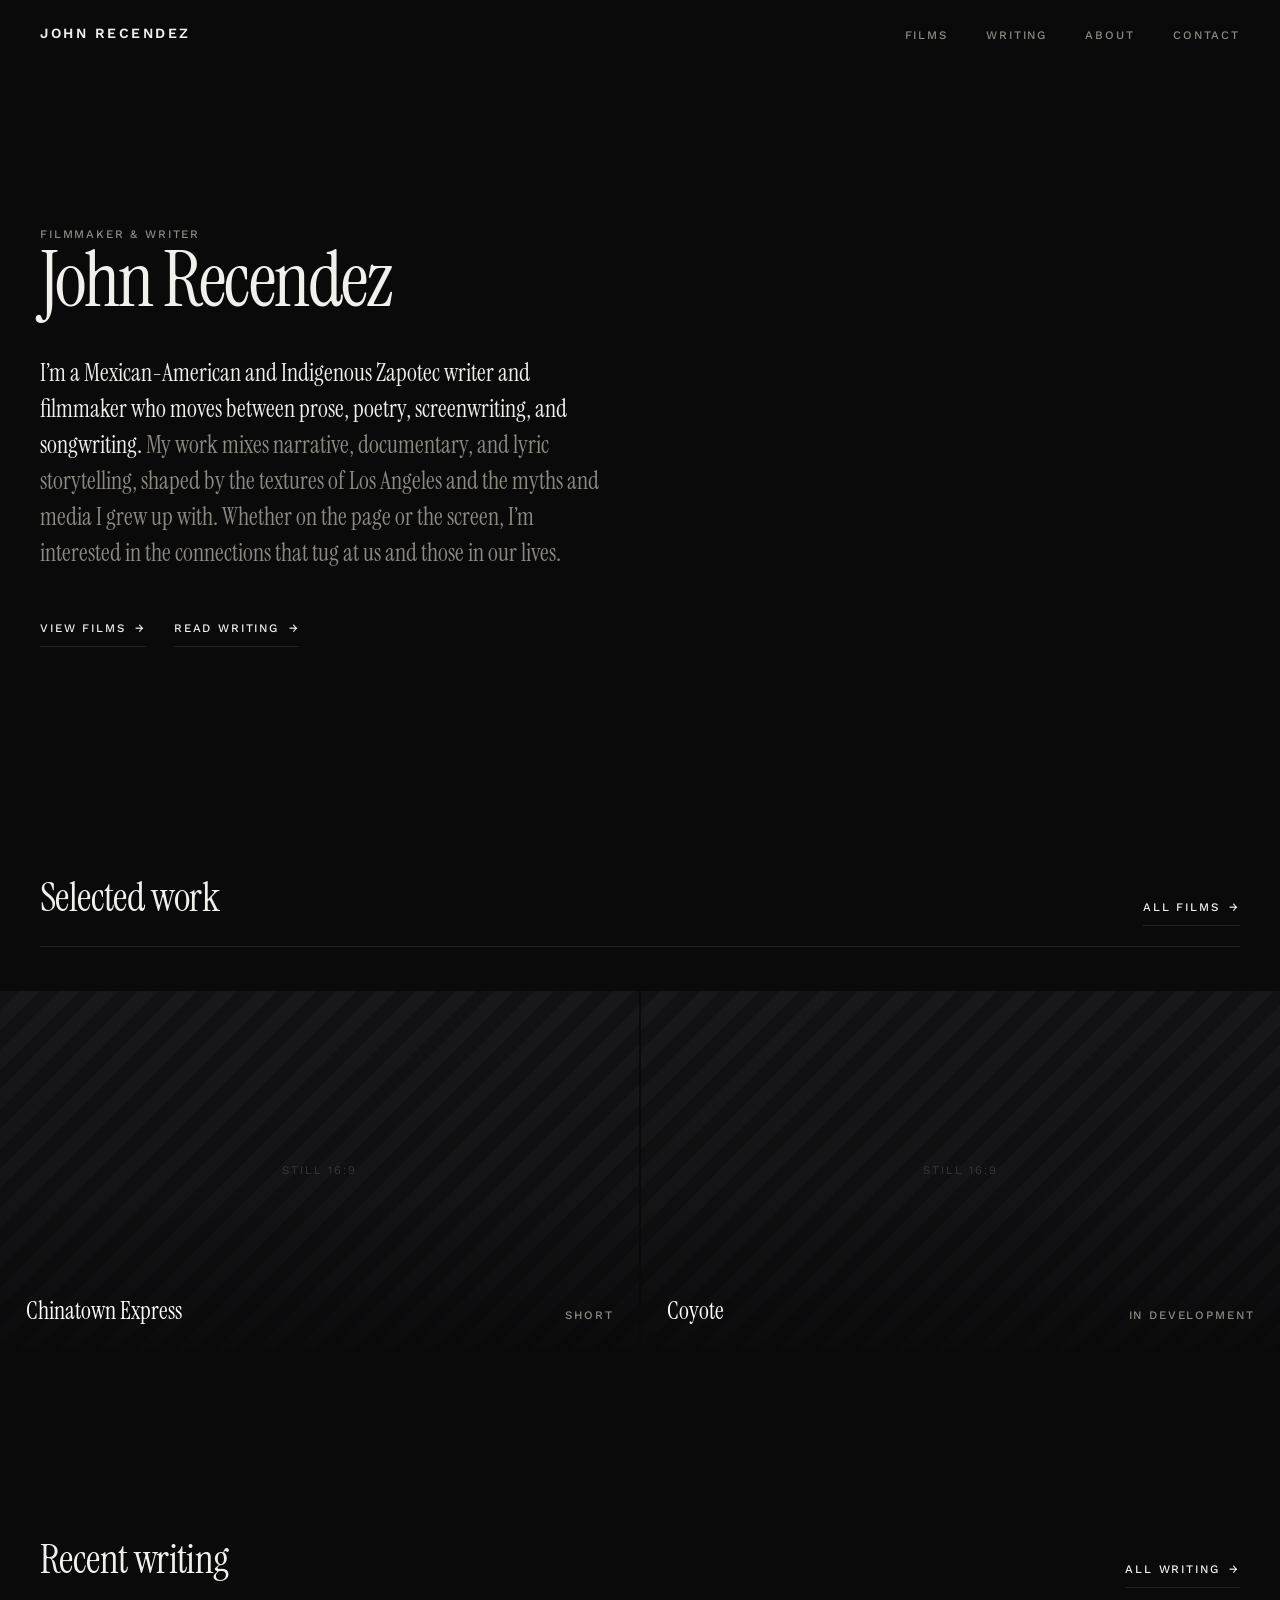
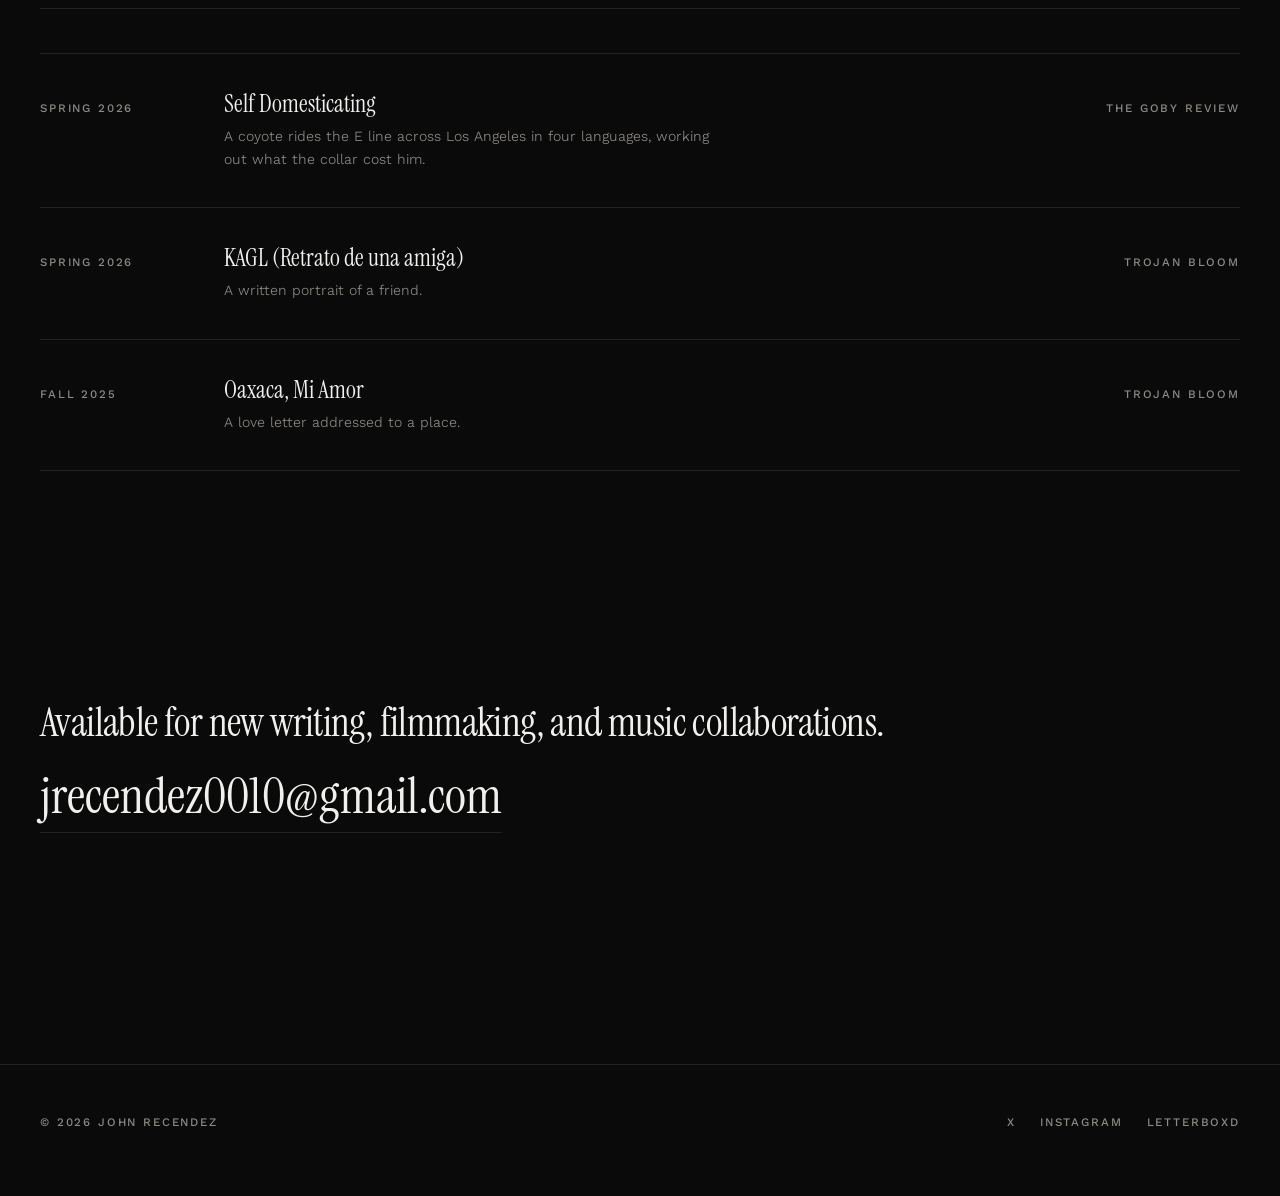
==== commit f6bf464a: "ou shi" ====
--- a/index.html
+++ b/index.html
@@ -51,11 +51,13 @@
     <div class="wrap">
       <p class="label" data-reveal>Filmmaker &amp; Writer</p>
       <h1 class="hero__name" data-reveal>John Recendez</h1>
-      <p class="hero__lede" data-reveal>
-        <!-- EDIT: two sentences. What you make, and the thread running through it. -->
-        <em>I make short films and write about the people in them.</em>
-        Narrative work, documentary, and essays — mostly about
-        inheritance, distance, and the places people leave.
+      <p class="hero__lede" data-reveal style="max-width:52ch">
+        <em>I&rsquo;m a Mexican-American and Indigenous Zapotec writer and filmmaker
+        who moves between prose, poetry, screenwriting, and songwriting.</em>
+        My work mixes narrative, documentary, and lyric storytelling, shaped by
+        the textures of Los Angeles and the myths and media I grew up with.
+        Whether on the page or the screen, I&rsquo;m interested in the connections
+        that tug at us and those in our lives.
       </p>
       <div class="hero__actions" data-reveal>
         <a class="arrow" href="./films.html">View films</a>
@@ -74,36 +76,29 @@
     </div>
 
     <!-- Full-bleed: intentionally outside .wrap -->
-    <div class="film-grid" data-reveal>
+    <div class="film-grid film-grid--two" data-reveal>
 
-      <!-- EDIT: duplicate this <a> per film. Swap the placeholder for:
+      <!-- Add one <a> per film. Swap the placeholder for:
            <img src="./assets/img/films/still-name.jpg" alt="" loading="lazy" width="1600" height="900"> -->
-      <a class="tile" href="./film-template.html">
+      <a class="tile" href="./chinatown-express.html">
         <span class="tile__placeholder">Still 16:9</span>
         <span class="tile__scrim" aria-hidden="true"></span>
         <span class="tile__caption">
-          <span class="tile__title">Film Title</span>
-          <span class="tile__meta label">2025 · Short</span>
+          <span class="tile__title">Chinatown Express</span>
+          <span class="tile__meta label">Short</span>
         </span>
       </a>
 
-      <a class="tile" href="./film-template.html">
+      <!-- Coyote: placeholder until the film is ready. Swap this <span> for
+           <a class="tile" href="./coyote.html"> once it has a page. -->
+      <span class="tile">
         <span class="tile__placeholder">Still 16:9</span>
         <span class="tile__scrim" aria-hidden="true"></span>
         <span class="tile__caption">
-          <span class="tile__title">Film Title</span>
-          <span class="tile__meta label">2024 · Doc</span>
+          <span class="tile__title">Coyote</span>
+          <span class="tile__meta label">In development</span>
         </span>
-      </a>
-
-      <a class="tile" href="./film-template.html">
-        <span class="tile__placeholder">Still 16:9</span>
-        <span class="tile__scrim" aria-hidden="true"></span>
-        <span class="tile__caption">
-          <span class="tile__title">Film Title</span>
-          <span class="tile__meta label">2023 · Short</span>
-        </span>
-      </a>
+      </span>
 
     </div>
   </section>
@@ -133,7 +128,7 @@
             <span class="label">Spring 2026</span>
             <span>
               <span class="entry__title">KAGL (Retrato de una amiga)</span>
-              <span class="entry__excerpt">A portrait of a friend: Van Morrison, a blue wig, and a gearbox she can take apart without flinching.</span>
+              <span class="entry__excerpt">A written portrait of a friend.</span>
             </span>
             <span class="entry__where label">Trojan Bloom</span>
           </a>
@@ -143,7 +138,7 @@
             <span class="label">Fall 2025</span>
             <span>
               <span class="entry__title">Oaxaca, Mi Amor</span>
-              <span class="entry__excerpt">A love letter addressed to a place, which keeps answering back &ldquo;&iquest;Mande?&rdquo;</span>
+              <span class="entry__excerpt">A love letter addressed to a place.</span>
             </span>
             <span class="entry__where label">Trojan Bloom</span>
           </a>
@@ -155,10 +150,9 @@
   <!-- ── CONTACT ────────────────────────────────────────────── -->
   <section class="section" id="contact" aria-labelledby="ct-title">
     <div class="wrap">
-      <h2 class="section__title" id="ct-title" data-reveal style="margin-bottom:1.5rem">Currently open to new projects.</h2>
+      <h2 class="section__title" id="ct-title" data-reveal style="margin-bottom:1.5rem">Available for new writing, filmmaking, and music collaborations.</h2>
       <p data-reveal>
-        <!-- EDIT: real email -->
-        <a class="contact-email" href="mailto:john@example.com">john@example.com</a>
+        <a class="contact-email" href="mailto:jrecendez0010@gmail.com">jrecendez0010@gmail.com</a>
       </p>
     </div>
   </section>
@@ -169,11 +163,9 @@
   <div class="wrap site-footer__inner">
     <p class="label">&copy; <span data-year>2026</span> John Recendez</p>
     <ul class="social label">
-      <!-- EDIT: real links; delete what does not apply -->
-      <li><a href="#">Vimeo</a></li>
-      <li><a href="#">Instagram</a></li>
-      <li><a href="#">Letterboxd</a></li>
-      <li><a href="#">IMDb</a></li>
+      <li><a href="https://x.com/guseofname" rel="me noopener" target="_blank">X</a></li>
+      <li><a href="https://www.instagram.com/jjohner_" rel="me noopener" target="_blank">Instagram</a></li>
+      <li><a href="https://letterboxd.com/johner_/" rel="me noopener" target="_blank">Letterboxd</a></li>
     </ul>
   </div>
 </footer>
--- a/assets/css/style.css
+++ b/assets/css/style.css
@@ -242,6 +242,8 @@
   width: 100%;
 }
 .film-grid--dense { grid-template-columns: repeat(4, 1fr); }
+/* Two films in a 3-up grid left a hole in the last column. */
+.film-grid--two { grid-template-columns: repeat(2, 1fr); }
 @media (max-width: 62rem) {
   .film-grid, .film-grid--dense { grid-template-columns: repeat(2, 1fr); }
 }
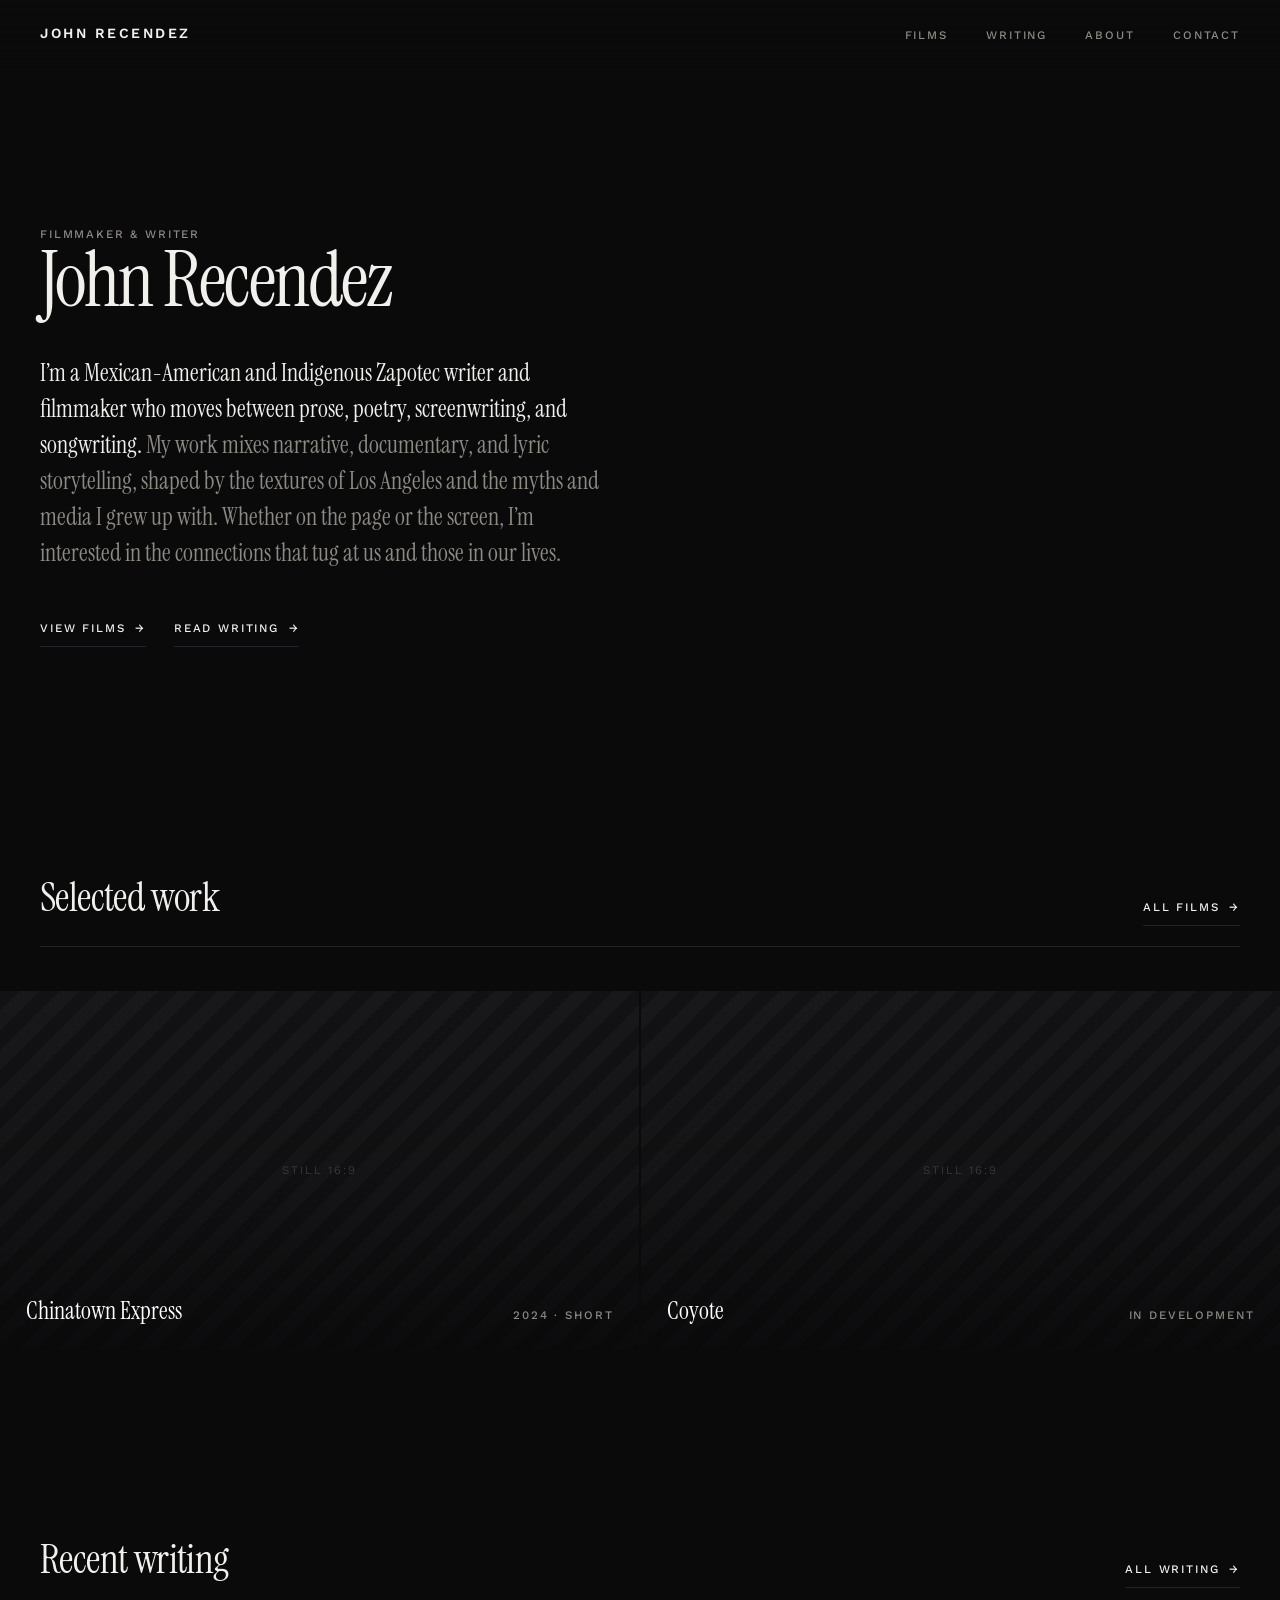
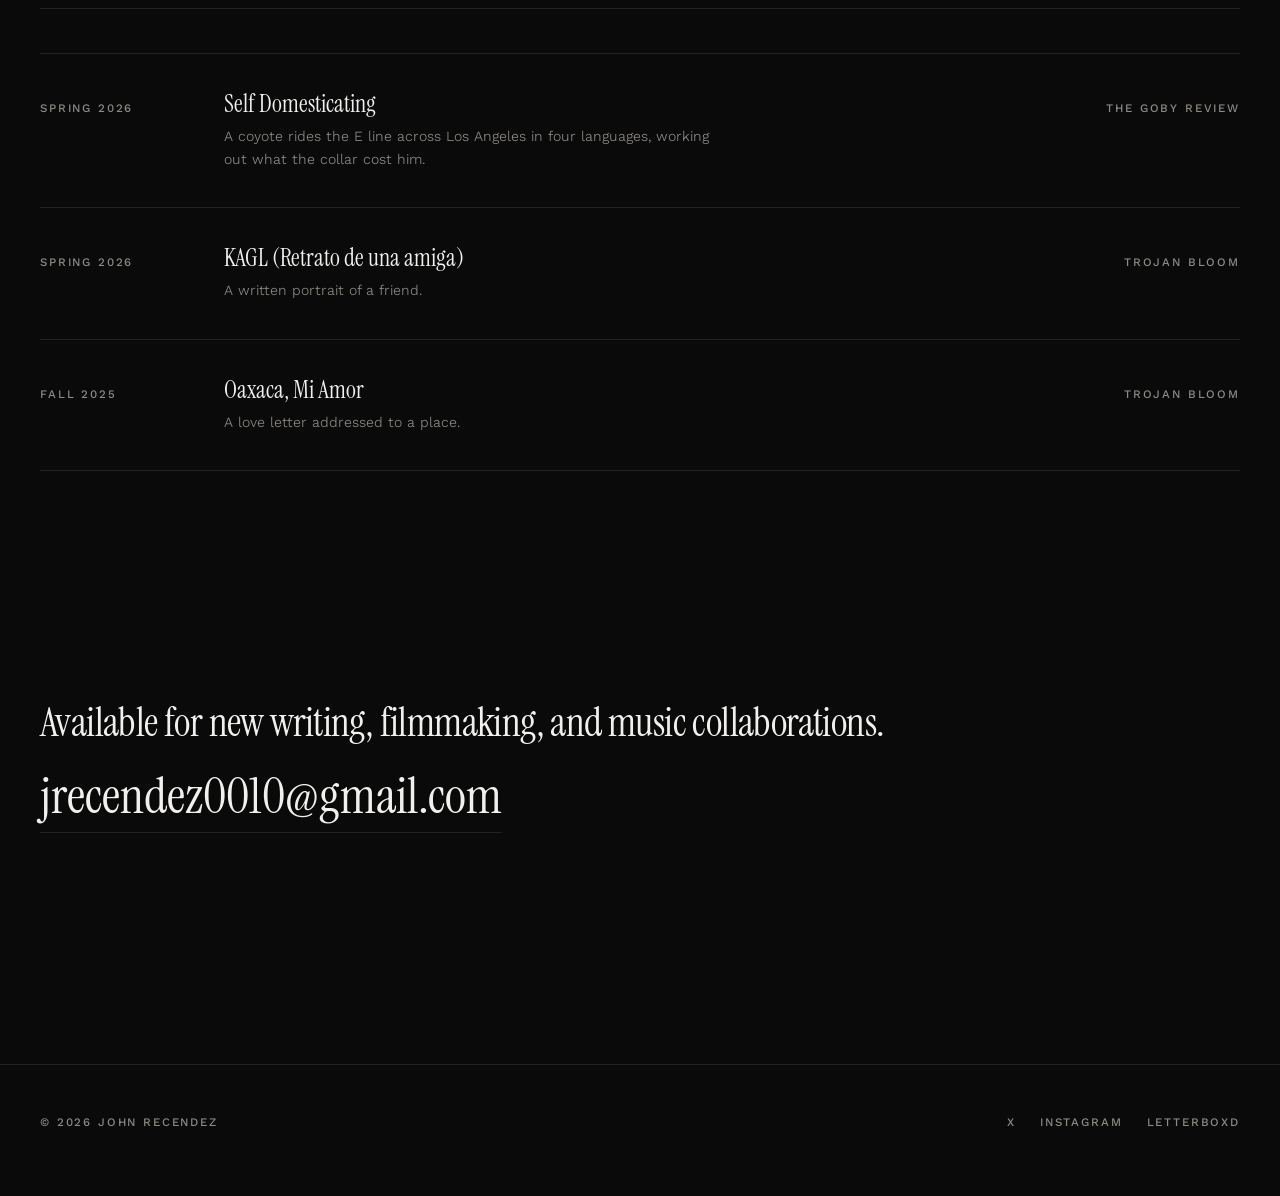
==== commit 12e3ec99: "Date Chinatown Express and Con Todo Chinatown Express is Spring 2024, Con Todo is Spring 2025. Fills" ====
--- a/index.html
+++ b/index.html
@@ -85,7 +85,7 @@
         <span class="tile__scrim" aria-hidden="true"></span>
         <span class="tile__caption">
           <span class="tile__title">Chinatown Express</span>
-          <span class="tile__meta label">Short</span>
+          <span class="tile__meta label">2024 &middot; Short</span>
         </span>
       </a>
 
--- a/assets/css/style.css
+++ b/assets/css/style.css
@@ -361,7 +361,8 @@
 .about { display: grid; gap: clamp(2rem, 5vw, 4rem); align-items: start; }
 @media (min-width: 52rem) { .about { grid-template-columns: minmax(0, 1fr) 20rem; } }
 .about__portrait { aspect-ratio: 4 / 5; overflow: hidden; background: var(--bg-soft); position: relative; }
-.about__portrait img { width: 100%; height: 100%; object-fit: cover; filter: grayscale(1) contrast(1.05); }
+/* The portrait runs in color; it is the one full-color image on the site. */
+.about__portrait img { width: 100%; height: 100%; object-fit: cover; }
 
 .cv { border-top: 1px solid var(--line); }
 .cv__row {
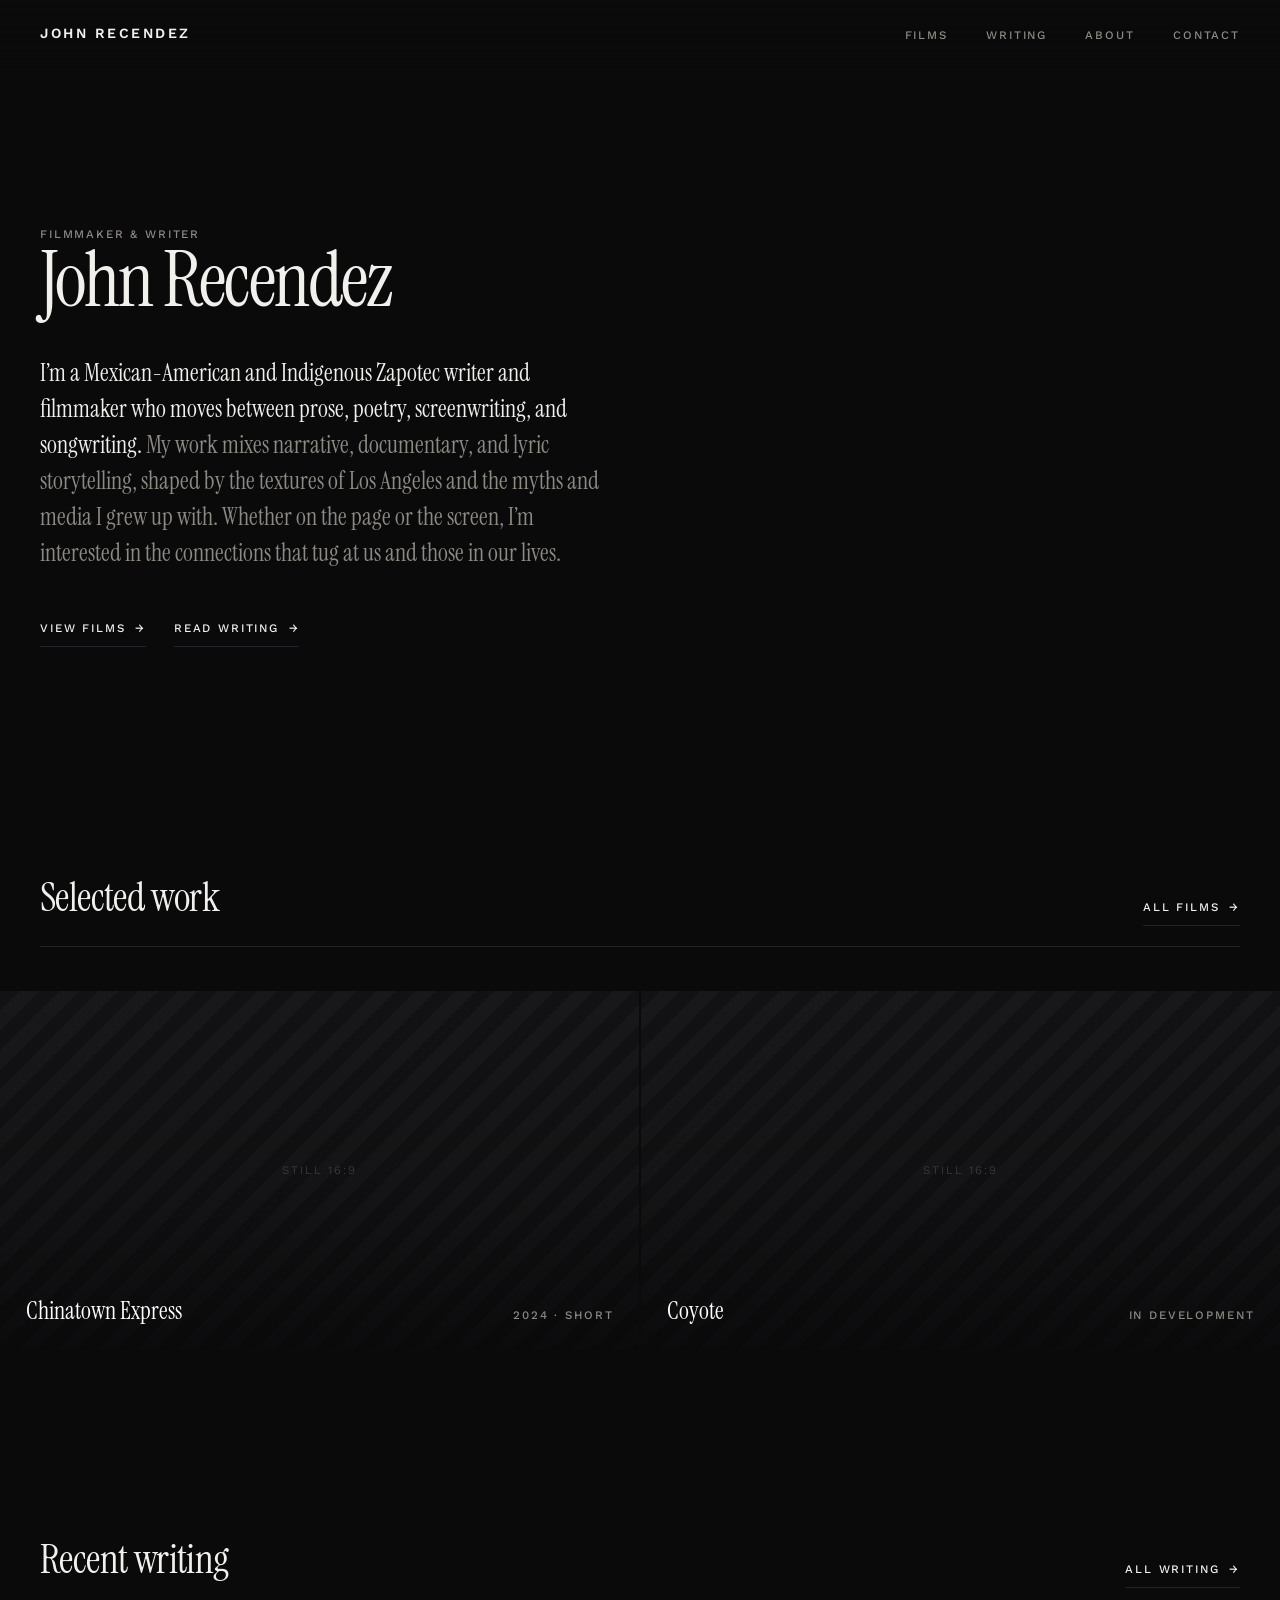
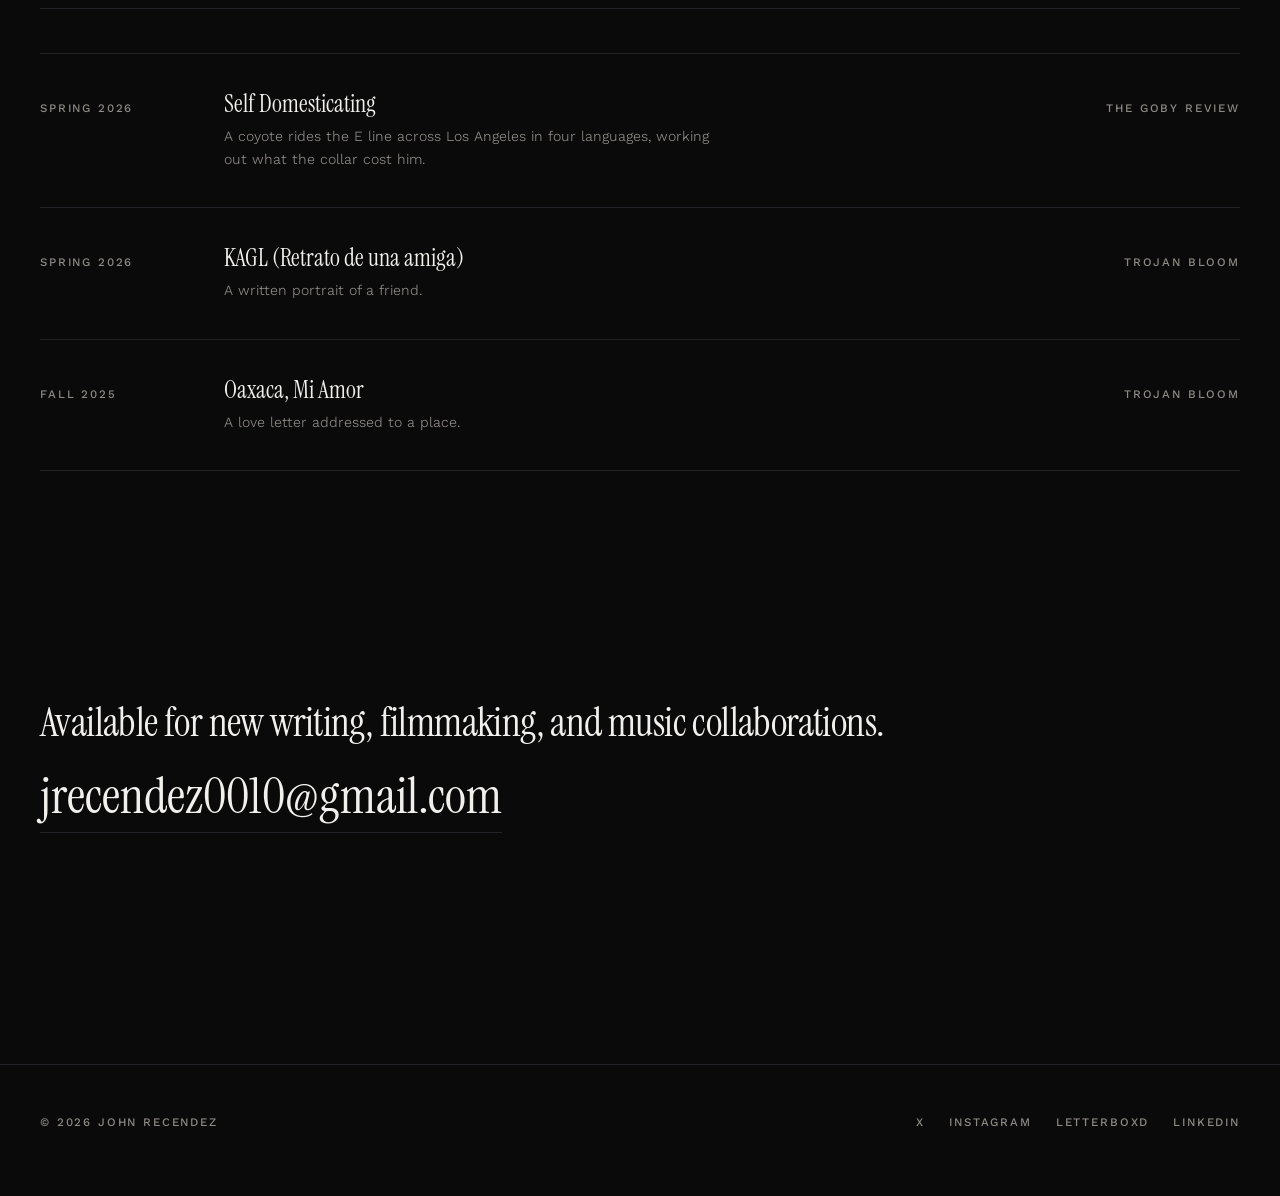
==== commit 115421d1: "Add LinkedIn to the footer Fourth social link, after Letterboxd, on all eleven pages that carry the " ====
--- a/index.html
+++ b/index.html
@@ -166,6 +166,7 @@
       <li><a href="https://x.com/guseofname" rel="me noopener" target="_blank">X</a></li>
       <li><a href="https://www.instagram.com/jjohner_" rel="me noopener" target="_blank">Instagram</a></li>
       <li><a href="https://letterboxd.com/johner_/" rel="me noopener" target="_blank">Letterboxd</a></li>
+      <li><a href="https://www.linkedin.com/in/john-recendez/" rel="me noopener" target="_blank">LinkedIn</a></li>
     </ul>
   </div>
 </footer>
